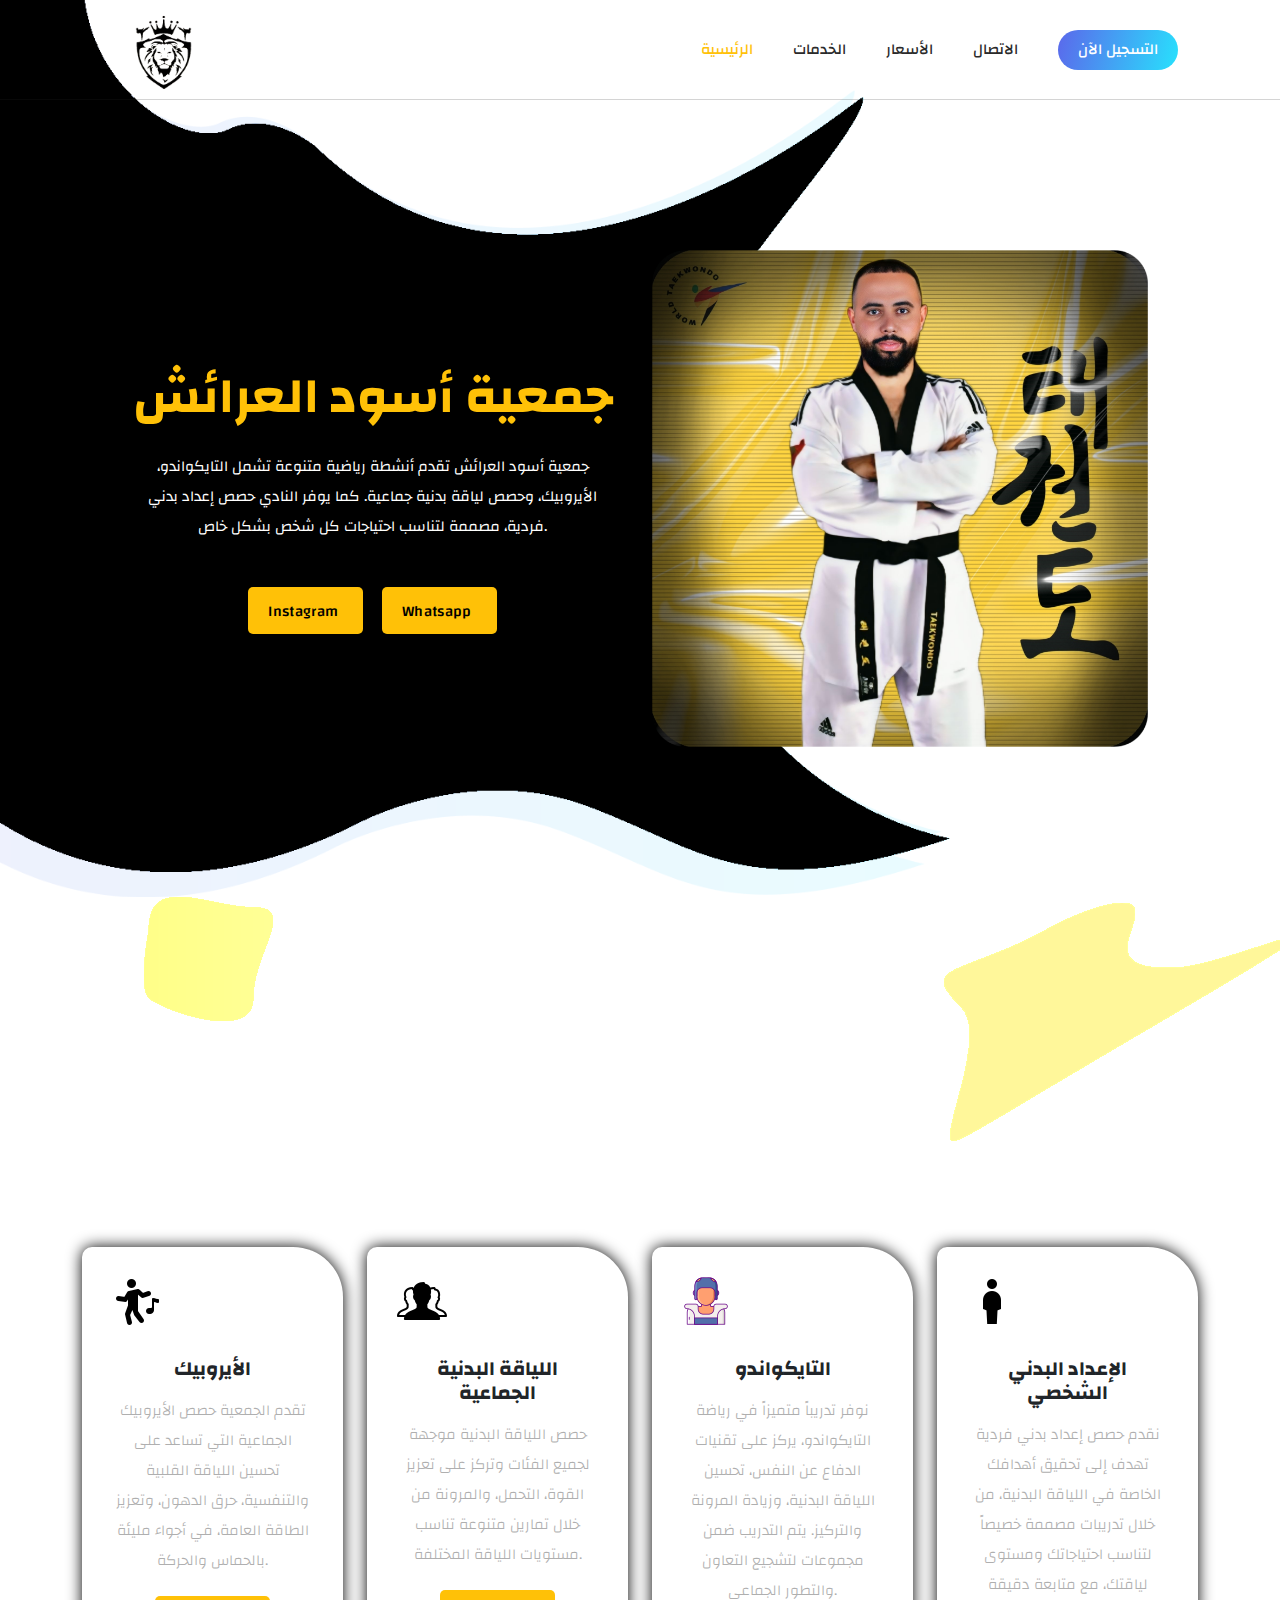
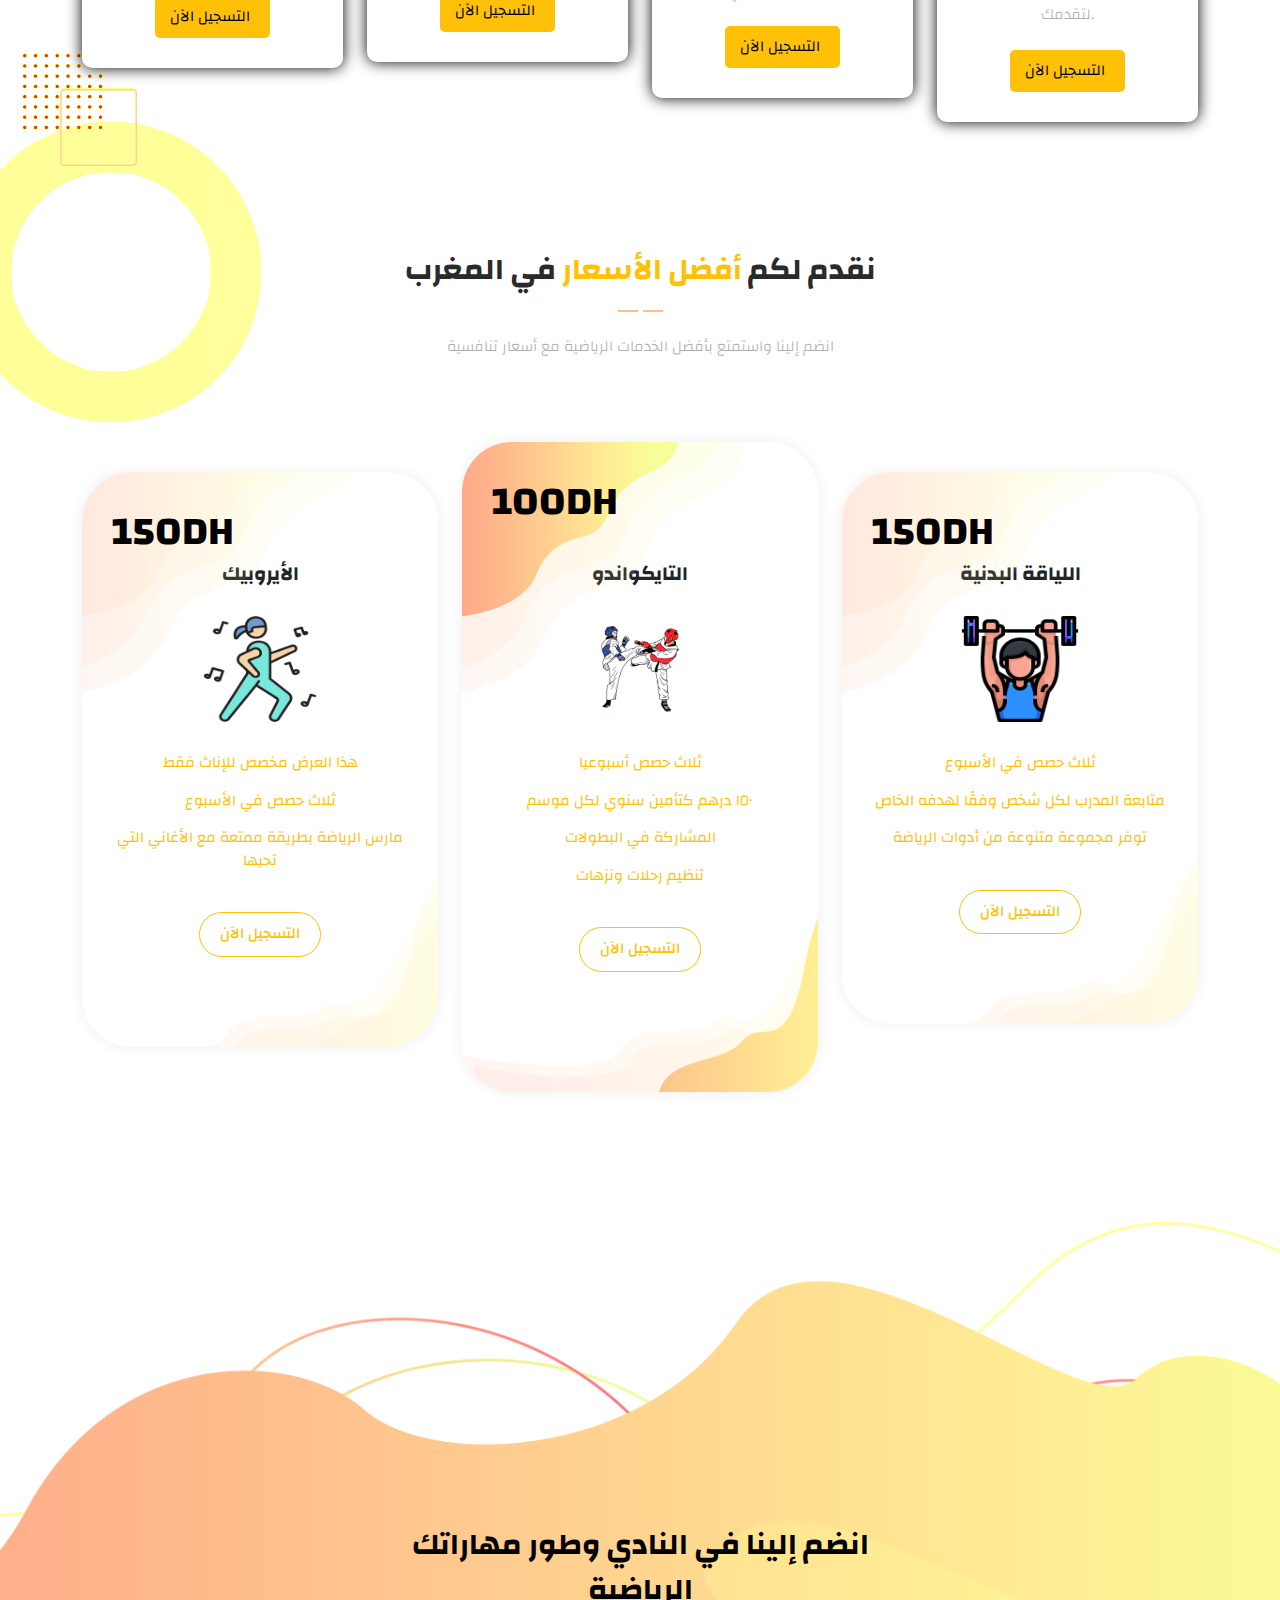
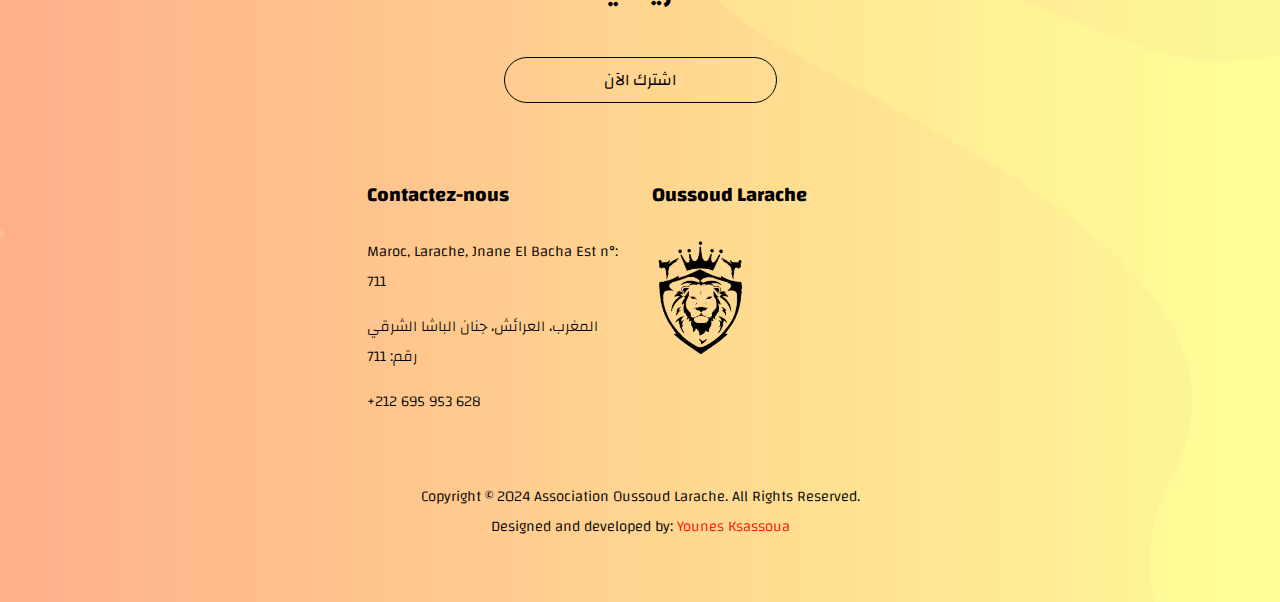
==== index.html @ 30d7d913 "Add files via upload" ====
<!DOCTYPE html>
<html lang="en">
  <head>
    <meta charset="UTF-8">
    <meta name="viewport" content="width=device-width, initial-scale=1, shrink-to-fit=no">
    <meta name="description" content="جمعية أسود العرائش تقدم أنشطة رياضية متنوعة تشمل التايكواندو، الأيروبيك، وحصص لياقة بدنية جماعية.">
    <meta name="author" content="Younes Ksassoua">    
    <link rel="preconnect" href="https://fonts.googleapis.com">
    <link rel="preconnect" href="https://fonts.gstatic.com" crossorigin>
    <link href="https://fonts.googleapis.com/css2?family=Roboto:wght@100;300;400;500;700;900&display=swap" rel="stylesheet">
    <title>Ousoud Larach</title>
    <link rel="icon" type="image/png" href="osod.png">
    <link href="bootstrap.min.css" rel="stylesheet">
    <link rel="stylesheet" href="https://use.fontawesome.com/releases/v5.8.1/css/all.css" integrity="sha384-50oBUHEmvpQ+1lW4y57PTFmhCaXp0ML5d60M1M7uH2+nqUivzIebhndOJK28anvf" crossorigin="anonymous">
    <link rel="stylesheet" href="templatemo-chain-app-dev.css">
    <link rel="stylesheet" href="animated.css">
    <link rel="stylesheet" href="owl.css">
  </head>
<body>
  <header class="header-area header-sticky wow slideInDown" data-wow-duration="0.75s" data-wow-delay="0s">
    <div class="container">
      <div class="row">
        <div class="col-12">
          <nav class="main-nav">
            <a href="index.html" class="logo">
              <img src="50.png" alt="Chain App Dev" style="width: 63px; height: auto; margin-left: 50px;">
            </a>         
<ul class="nav">
  <li class="scroll-to-section"><a href="#top" class="active">الرئيسية</a></li>
  <li class="scroll-to-section"><a href="#services">الخدمات</a></li>
  <li class="scroll-to-section"><a href="#pricing">الأسعار</a></li>
  <li class="scroll-to-section"><a href="#newsletter">الاتصال</a></li>
  <li><div class="gradient-button"><a href="contact.html"> <i class="fa fa-sign-in-alt"></i> التسجيل الآن</a></div></li>
</ul>        
<a class='menu-trigger'>
  <span>القائمة</span>
</a>
          </nav>
        </div>
      </div>
    </div>
  </header>
  <div id="modal" class="popupContainer" style="display:none;">
    <div class="popupHeader">
        <span class="header_title">Login</span>
        <span class="modal_close"><i class="fa fa-times"></i></span>
    </div>
    <section class="popupBody">
</div>     
  <div class="main-banner wow fadeIn" id="top" data-wow-duration="1s" data-wow-delay="0.5s">
    <div class="container">
      <div class="row">
        <div class="col-lg-12">
          <div class="row">
            <div class="col-lg-6 align-self-center">
              <div class="left-content show-up header-text wow fadeInLeft" data-wow-duration="1s" data-wow-delay="1s">
                <div class="row">
                  <div class="col-lg-12 text-center">
                    <h2 style="color: #ffc107;">جمعية أسود العرائش</h2>
                    <p>جمعية أسود العرائش تقدم أنشطة رياضية متنوعة تشمل التايكواندو، الأيروبيك، وحصص لياقة بدنية جماعية. كما يوفر النادي حصص إعداد بدني فردية، مصممة لتناسب احتياجات كل شخص بشكل خاص.</p>
                </div>                
                <div class="col-lg-12 text-center"> 
                  <div class="white-button first-button scroll-to-section">
                    <a href="https://www.instagram.com/oussod_larache/" style="background-color: #ffc107; padding: 10px; border-radius: 5px; color: #000000; text-decoration: none;" target="_blank">
                      Instagram <i class="fab fa-instagram"></i>
                    </a>
                  </div>
                  <div class="white-button scroll-to-section">
                    <a href="https://wa.me/212695953628?text=السلام%20عليكم,%20" style="background-color: #ffc107; padding: 10px; border-radius: 5px; color: #000000; text-decoration: none;" target="_blank">
                      Whatsapp <i class="fab fa-whatsapp"></i>
                    </a>
                  </div>
                  </div>
                </div>
              </div>
            </div>
            <div class="col-lg-6">
              <div class="right-image wow fadeInRight" data-wow-duration="1s" data-wow-delay="0.5s">
                <img src="slider-dec.png" alt="">
              </div>
            </div>
          </div>
        </div>
      </div>
    </div>
  </div>
  <div id="services" class="services section text-center">
    <div class="container">
      <div class="row">
        <div class="col-lg-8 offset-lg-2">
          <div class="section-heading  wow fadeInDown" data-wow-duration="1s" data-wow-delay="0.5s">
            <h4>حقق <em>أهدافك الرياضية</em> الآن</h4>
            <img src="heading-line-dec.png" alt="">
            <p>اكتشف الأنشطة الرياضية المتنوعة التي نقدمها، مصممة خصيصًا لتحسين لياقتك وتطوير قدراتك البدنية.</p>
          </div>
        </div>
      </div>
    </div>
    <div class="container">
      <div class="row">
        <div class="col-lg-3">
          <div class="service-item first-service">
            <div class="icon"></div>
            <h4>الأيروبيك</h4>
            <p>تقدم الجمعية حصص الأيروبيك الجماعية التي تساعد على تحسين اللياقة القلبية والتنفسية، حرق الدهون، وتعزيز الطاقة العامة، في أجواء مليئة بالحماس والحركة.</p>
            <div class="text-button">
              <a href="contact.html" style="display: inline-block; background-color: #ffc107; color: #000000; padding: 10px 15px; text-decoration: none; border-radius: 5px;">التسجيل الآن <i class="fa fa-arrow-right"></i></a>
            </div>
          </div>
        </div>
        <div class="col-lg-3">
          <div class="service-item second-service">
            <div class="icon"></div>
            <h4>اللياقة البدنية الجماعية</h4>
            <p>حصص اللياقة البدنية موجهة لجميع الفئات وتركز على تعزيز القوة، التحمل، والمرونة من خلال تمارين متنوعة تناسب مستويات اللياقة المختلفة.</p>
            <div class="text-button">
              <a href="contact.html" style="display: inline-block; background-color: #ffc107; color: #000000; padding: 10px 15px; text-decoration: none; border-radius: 5px;">التسجيل الآن <i class="fa fa-arrow-right"></i></a>
            </div>
          </div>
        </div>
        <div class="col-lg-3">
          <div class="service-item third-service">
            <div class="icon"></div>
            <h4>التايكواندو</h4>
            <p>نوفر تدريباً متميزاً في رياضة التايكواندو، يركز على تقنيات الدفاع عن النفس، تحسين اللياقة البدنية، وزيادة المرونة والتركيز. يتم التدريب ضمن مجموعات لتشجيع التعاون والتطور الجماعي.</p>
            <div class="text-button">
              <a href="contact.html" style="display: inline-block; background-color: #ffc107; color: #000000; padding: 10px 15px; text-decoration: none; border-radius: 5px;">التسجيل الآن <i class="fa fa-arrow-right"></i></a>
            </div>
          </div>
        </div>
        <div class="col-lg-3">
          <div class="service-item fourth-service">
            <div class="icon"></div>
            <h4>الإعداد البدني الشخصي</h4>
            <p>نقدم حصص إعداد بدني فردية تهدف إلى تحقيق أهدافك الخاصة في اللياقة البدنية، من خلال تدريبات مصممة خصيصاً لتناسب احتياجاتك ومستوى لياقتك، مع متابعة دقيقة لتقدمك.</p>
            <div class="text-button">
              <a href="contact.html" style="display: inline-block; background-color: #ffc107; color: #000000; padding: 10px 15px; text-decoration: none; border-radius: 5px;">التسجيل الآن <i class="fa fa-arrow-right"></i></a>
            </div>
          </div>
        </div>
      </div>
    </div>
  </div>
  <div id="pricing" class="pricing-tables">
    <div class="container">
      <div class="row">
        <div class="col-lg-8 offset-lg-2">
          <div class="section-heading">
            <h4>نقدم لكم  <em>أفضل الأسعار</em> في المغرب</h4>
            <img src="heading-line-dec.png" alt="">
            <p>انضم إلينا واستمتع بأفضل الخدمات الرياضية مع أسعار تنافسية</p>
          </div>
        </div>
        <div class="col-lg-4">
          <div class="pricing-item-regular">
            <span class="price" style="color: black;">150DH</span>
            <h4>الأيروبيك</h4>
            <div class="icon">
              <img src="aerobic.png" alt="">
            </div>
            <ul>
              <li>هذا العرض مخصص للإناث فقط</li>
              <li>ثلاث حصص في الأسبوع</li>
              <li>مارس الرياضة بطريقة ممتعة مع الأغاني التي تحبها</li>
            </ul>
            <div class="border-button">
              <a href="contact.html">التسجيل الآن</a>
            </div>
          </div>
        </div>
        <div class="col-lg-4">
          <div class="pricing-item-pro">
            <span class="price" style="color: black;">100DH</span>
            <h4>التايكواندو</h4>
            <div class="icon">
              <img src="tkd.png" alt="">
            </div>
            <ul>
              <li>ثلاث حصص أسبوعيا</li>
              <li>١٥٠ درهم كتأمين سنوي لكل موسم</li>
              <li>المشاركة في البطولات</li>
              <li>تنظيم رحلات ونزهات</li>
            </ul>
            <div class="border-button">
              <a href="contact.html">التسجيل الآن</a>
            </div>
          </div>
        </div>
        <div class="col-lg-4">
          <div class="pricing-item-regular">
            <span class="price" style="color: black;">150DH</span>
            <h4>اللياقة البدنية</h4>
            <div class="icon">
              <img src="liyaka.png" alt="">
            </div>
            <ul>
              <li>ثلاث حصص في الأسبوع</li>
              <li>متابعة المدرب لكل شخص وفقًا لهدفه الخاص</li>
              <li>توفر مجموعة متنوعة من أدوات الرياضة</li>
            </ul>
            <div class="border-button">
              <a href="contact.html">التسجيل الآن</a>
            </div>
          </div>
        </div>
      </div>
    </div>
  </div> 
  <footer id="newsletter">
    <div class="container">
      <div class="row">
        <div class="col-lg-8 offset-lg-2">
          <div class="section-heading">
            <h4>انضم إلينا في النادي وطور مهاراتك الرياضية </h4>
          </div>
        </div>
        <div class="col-lg-6 offset-lg-3">
          <form id="search" action="#" method="GET">
            <div class="row">
              <div class="col-lg-6 col-sm-6">
              </div>
              <div style="display: flex; justify-content: center; align-items: center;">
                <div class="col-lg-6 col-sm-6">
                    <fieldset>
                      <button type="button" class="main-button" onclick="window.location.href='contact.html'">اشترك الآن <i class="fa fa-angle-right"></i></button>
                    </fieldset>
                </div>
            </div>                                   
            </div>
          </form>
        </div>
      </div>
      <div class="row justify-content-center">
        <div class="col-lg-3">
          <div class="footer-widget">
            <h4>Contactez-nous</h4>
            <p><a href="https://www.google.com/maps/place/Oussoud+Larache/@35.1851991,-6.1489116,18.72z/data=!4m14!1m7!3m6!1s0xd0bcf2ab8e99da7:0x19c7591ebcebf457!2s5VP2%2B2JG,+Larache!3b1!8m2!3d35.1850625!4d-6.1484219!3m5!1s0xd0bc900501e981d:0xa06cfa68e3760f24!8m2!3d35.1856229!4d-6.1483127!16s%2Fg%2F11vwkvx90v?entry=ttu&g_ep=EgoyMDI0MDkxOC4xIKXMDSoASAFQAw%3D%3D" target="_blank">Maroc, Larache, Jnane El Bacha Est n°: 711</a></p><p><a href="https://www.google.com/maps/place/Oussoud+Larache/@35.1851991,-6.1489116,18.72z/data=!4m14!1m7!3m6!1s0xd0bcf2ab8e99da7:0x19c7591ebcebf457!2s5VP2%2B2JG,+Larache!3b1!8m2!3d35.1850625!4d-6.1484219!3m5!1s0xd0bc900501e981d:0xa06cfa68e3760f24!8m2!3d35.1856229!4d-6.1483127!16s%2Fg%2F11vwkvx90v?entry=ttu&g_ep=EgoyMDI0MDkxOC4xIKXMDSoASAFQAw%3D%3D" target="_blank">المغرب، العرائش، جنان الباشا الشرقي رقم: 711</a></p>
            <p><a href="tel:+212695953628">+212 695 953 628</a></p>
        </div>
        </div>
        <div class="col-lg-3">
            <div class="footer-widget">
                <h4>Oussoud Larache</h4>
                <div class="logo">
                    <img src="white-logo.png" alt="">
                </div>
            </div>
        </div>
    </div>
        <div class="col-lg-12">
          <div class="copyright-text">
            <p>Copyright © 2024 Association Oussoud Larache. All Rights Reserved. 
          <br>Designed and developed by:<a href="https://ykode-pro.github.io/our-service/" target="_blank"  title="css templates"> Younes Ksassoua</a></p>
          </div>
        </div>
      </div>
    </div>
  </footer>
  <script src="jquery.min.js"></script>
  <script src="bootstrap.bundle.min.js"></script>
  <script src="owl-carousel.js"></script>
  <script src="animation.js"></script>
  <script src="imagesloaded.js"></script>
  <script src="popup.js"></script>
  <script src="custom.js"></script>
</body>
</html>
---- templatemo-chain-app-dev.css ----
@import url('https://fonts.googleapis.com/css2?family=Changa:wght@200;300;400;500;600;700;800&display=swap');


html, body, div, span, applet, object, iframe, h1, h2, h3, h4, h5, h6, p, blockquote, div,
pre, a, abbr, acronym, address, big, cite, code, del, dfn, em, font, img, ins, kbd, q,
s, samp, small, strike, strong, sub, sup, tt, var, b, u, i, center, dl, dt, dd, ol, ul, li,
figure, header, nav, section, article, aside, footer, figcaption {
  margin: 0;
  padding: 0;
  border: 0;
  outline: 0;
  font-family: 'Changa', sans-serif; 
}



.grid:after {
  content: '';
  display: block;
  clear: both;
}



.grid-sizer,
.grid-item {
  width: 50%;
}

.grid-item {
  float: left;
}

.grid-item img {
  display: block;
  max-width: 100%;
}

.clearfix:after {
  content: ".";
  display: block;
  clear: both;
  visibility: hidden;
  line-height: 0;
  height: 0;
}

.clearfix {
  display: inline-block;
}

html[xmlns] .clearfix {
  display: block;
}

* html .clearfix {
  height: 1%;
}

ul, li {
  padding: 0;
  margin: 0;
  list-style: none;
}

header, nav, section, article, aside, footer, hgroup {
  display: block;
}

* {
  box-sizing: border-box;
}

html, body {
  font-family: 'Roboto', sans-serif;
  font-weight: 400;
  background-color: #fff;
  -ms-text-size-adjust: 100%;
  -webkit-font-smoothing: antialiased;
  -moz-osx-font-smoothing: grayscale;
}

a {
  text-decoration: none !important;
}

h1, h2, h3, h4, h5, h6 {
  margin-top: 0px;
  margin-bottom: 0px;
}

ul {
  margin-bottom: 0px;
}

p {
  font-size: 15px;
  line-height: 30px;
  font-weight: 300;
  color: #afafaf;
}

img {
  width: 100%;
  overflow: hidden;
}


html,
body {
  background: #fff;
  font-family: 'Roboto', sans-serif;
}

::selection {
  background: #ffc107;
  color: #fff !important;
}

::-moz-selection {
  background: #ffc107;
  color: #fff !important;
}

@media (max-width: 991px) {
  html, body {
    overflow-x: hidden;
  }
  .mobile-top-fix {
    margin-top: 30px;
    margin-bottom: 0px;
  }
  .mobile-bottom-fix {
    margin-bottom: 30px;
  }
  .mobile-bottom-fix-big {
    margin-bottom: 60px;
  }
}

.section-heading {
  position: relative;
  z-index: 2;
}

.section-heading h4 {
  color: #2a2a2a;
  font-size: 30px;
  font-weight: 700;
  text-transform: capitalize;
  margin-bottom: 10px;
}

.section-heading h4 em {
  font-style: normal;
  color: #ffc107;
}

.section-heading img {
  width: 45px;
  height: 2px;
}

.section-heading p {
  margin-top: 10px;
}

.show-up {
  position: relative;
  z-index: 2;
}

.white-button a {
  display: inline-block !important;
  padding: 10px 20px !important;
  color: #ffc107 !important;
  text-transform: capitalize;
  font-size: 15px;
  background-color: #fff;
  border-radius: 23px;
  font-weight: 500 !important;
  letter-spacing: 0.3px !important;
  transition: all .5s;
}

.white-button a i {
  margin-left: 5px;
  font-size: 18px;
}

.white-button a:hover {
  background-color: #ffc107;
  color: #fff !important;
}

.text-button a {
  font-size: 15px;
}

.text-button a i {
  margin-left: 5px;
  font-size: 14px;
  transition: all .3s;
}

.text-button a:hover i {
  margin-left: 8px;
}

.gradient-button a {
  display: inline-block !important;
  padding: 10px 20px !important;
  color: #fff !important;
  text-transform: capitalize;
  font-size: 15px;
  background: rgb(19,175,240);
  background: linear-gradient(105deg, rgba(91,104,235,1) 0%, rgba(40,225,253,1) 100%);
  border-radius: 23px;
  font-weight: 500 !important;
  letter-spacing: 0.3px !important;
  transition: all .5s;
}

.gradient-button a:hover {
  color: #fff !important;
  background: rgb(19,175,240);
  background: linear-gradient(105deg, rgba(91,104,235,1) 0%, rgba(40,225,253,1) 100%);
}

.border-button a {
  display: inline-block !important;
  padding: 10px 20px !important;
  color: #ffc107 !important;
  border: 1px solid #ffc107;
  text-transform: capitalize;
  font-size: 15px;
  display: inline-block;
  background-color: #fff;
  border-radius: 23px;
  font-weight: 500 !important;
  letter-spacing: 0.3px !important;
  transition: all .5s;
}

.border-button a:hover {
  background-color: #ffc107;
  color: #fff !important;
}




.background-header {
  background-color: #fff !important;
  height: 80px!important;
  border-bottom: none !important;
  position: fixed!important;
  top: 0px;
  left: 0px;
  right: 0px;
  box-shadow: 0px 5px 8px rgba(0,0,0,0.03);
}

.background-header .logo,
.background-header .main-nav .nav li a {
  color: #fff;
}

.background-header .main-nav .nav li:hover a {
  color: #ffc107;
}

.background-header .nav li a.active {
  position: relative;
  color: #fff;
}

.background-header .nav li a.active:after {
  position: absolute;
  width: 100%;
  height: 1px;
  background-color: #ffc107;
  content: '';
  left: 50%;
  bottom: -20px;
  transform: translateX(-50%);
}

.background-header .nav li:last-child a.active:after {
  background-color: transparent;
}

.header-area {
  background-color: transparent;
  border-bottom: 1px solid rgba(42,42,42,0.2);
  position: absolute;
  left: 0px;
  right: 0px;
  z-index: 100;
  height: 100px;
  -webkit-transition: all .5s ease 0s;
  -moz-transition: all .5s ease 0s;
  -o-transition: all .5s ease 0s;
  transition: all .5s ease 0s;
}

.header-area .main-nav {
  min-height: 80px;
  background: transparent;
}

.header-area .main-nav .logo {
  float: left;
  -webkit-transition: all 0.3s ease 0s;
  -moz-transition: all 0.3s ease 0s;
  -o-transition: all 0.3s ease 0s;
  transition: all 0.3s ease 0s;
}

.header-area .main-nav .logo {
    line-height: 100px;
    float: left;
    -webkit-transition: all 0.3s ease 0s;
    -moz-transition: all 0.3s ease 0s;
    -o-transition: all 0.3s ease 0s;
    transition: all 0.3s ease 0s;
}

.background-header .main-nav .logo {
  line-height: 80px;
}

.background-header .main-nav .nav {
  margin-top: 20px !important;
}

.header-area .main-nav .nav {
  float: right;
  margin-top: 30px;
  margin-right: 0px;
  background-color: transparent;
  -webkit-transition: all 0.3s ease 0s;
  -moz-transition: all 0.3s ease 0s;
  -o-transition: all 0.3s ease 0s;
  transition: all 0.3s ease 0s;
  position: relative;
  z-index: 999;
}

.header-area .main-nav .nav li {
  padding-left: 20px;
  padding-right: 20px;
}

.header-area .main-nav .nav li:nth-child(6) {
  padding-right: 0px;
  padding-left: 40px;
}

.header-area .main-nav .nav li:last-child a ,
.background-header .main-nav .nav li:last-child a,
.header-area .main-nav .nav li:nth-child(6) a ,
.background-header .main-nav .nav li:nth-child(6) a {
  padding: 0px 20px !important;
  font-weight: 400;
}

.header-area .main-nav .nav li:last-child a:hover ,
.background-header .main-nav .nav li:last-child a:hover,
.header-area .main-nav .nav li:nth-child(6) a:hover ,
.background-header .main-nav .nav li:nth-child(6) a:hover {
  color: #fff !important;
}

.header-area .main-nav .nav li a {
  display: block;
  font-weight: 500;
  font-size: 15px;
  color: #2a2a2a;
  text-transform: capitalize;
  -webkit-transition: all 0.3s ease 0s;
  -moz-transition: all 0.3s ease 0s;
  -o-transition: all 0.3s ease 0s;
  transition: all 0.3s ease 0s;
  height: 40px;
  line-height: 40px;
  border: transparent;
  letter-spacing: 1px;
}

.header-area .main-nav .nav li:hover a,
.header-area .main-nav .nav li a.active {
  color: #ffc107!important;
}

.header-area .main-nav .nav li:last-child a.active {
  color: #fff !important;
}

.background-header .main-nav .nav li:hover a,
.background-header .main-nav .nav li a.active {
  color: #ffc107!important;
  opacity: 1;
}

.header-area .main-nav .nav li.submenu {
  position: relative;
  padding-right: 30px;
}

.header-area .main-nav .nav li.submenu:after {
  font-family: FontAwesome;
  content: "\f107";
  font-size: 12px;
  color: #2a2a2a;
  position: absolute;
  right: 18px;
  top: 12px;
}

.background-header .main-nav .nav li.submenu:after {
  color: #2a2a2a;
}

.header-area .main-nav .nav li.submenu ul {
  position: absolute;
  width: 200px;
  box-shadow: 0 2px 28px 0 rgba(0, 0, 0, 0.06);
  overflow: hidden;
  top: 50px;
  opacity: 0;
  transform: translateY(+2em);
  visibility: hidden;
  z-index: -1;
  transition: all 0.3s ease-in-out 0s, visibility 0s linear 0.3s, z-index 0s linear 0.01s;
}

.header-area .main-nav .nav li.submenu ul li {
  margin-left: 0px;
  padding-left: 0px;
  padding-right: 0px;
}

.header-area .main-nav .nav li.submenu ul li a {
  opacity: 1;
  display: block;
  background: #f7f7f7;
  color: #2a2a2a!important;
  padding-left: 20px;
  height: 40px;
  line-height: 40px;
  -webkit-transition: all 0.3s ease 0s;
  -moz-transition: all 0.3s ease 0s;
  -o-transition: all 0.3s ease 0s;
  transition: all 0.3s ease 0s;
  position: relative;
  font-size: 13px;
  font-weight: 400;
  border-bottom: 1px solid #eee;
}

.header-area .main-nav .nav li.submenu ul li a:hover {
  background: #fff;
  color: #ffc107!important;
  padding-left: 25px;
}

.header-area .main-nav .nav li.submenu ul li a:hover:before {
  width: 3px;
}

.header-area .main-nav .nav li.submenu:hover ul {
  visibility: visible;
  opacity: 1;
  z-index: 1;
  transform: translateY(0%);
  transition-delay: 0s, 0s, 0.3s;
}

.header-area .main-nav .menu-trigger {
  cursor: pointer;
  display: block;
  position: absolute;
  top: 33px;
  width: 32px;
  height: 40px;
  text-indent: -9999em;
  z-index: 99;
  right: 40px;
  display: none;
}

.background-header .main-nav .menu-trigger {
  top: 23px;
}

.header-area .main-nav .menu-trigger span,
.header-area .main-nav .menu-trigger span:before,
.header-area .main-nav .menu-trigger span:after {
  -moz-transition: all 0.4s;
  -o-transition: all 0.4s;
  -webkit-transition: all 0.4s;
  transition: all 0.4s;
  background-color: #2a2a2a;
  display: block;
  position: absolute;
  width: 30px;
  height: 2px;
  left: 0;
}

.background-header .main-nav .menu-trigger span,
.background-header .main-nav .menu-trigger span:before,
.background-header .main-nav .menu-trigger span:after {
  background-color: #2a2a2a;
}

.header-area .main-nav .menu-trigger span:before,
.header-area .main-nav .menu-trigger span:after {
  -moz-transition: all 0.4s;
  -o-transition: all 0.4s;
  -webkit-transition: all 0.4s;
  transition: all 0.4s;
  background-color: #2a2a2a;
  display: block;
  position: absolute;
  width: 30px;
  height: 2px;
  left: 0;
  width: 75%;
}

.background-header .main-nav .menu-trigger span:before,
.background-header .main-nav .menu-trigger span:after {
  background-color: #2a2a2a;
}

.header-area .main-nav .menu-trigger span:before,
.header-area .main-nav .menu-trigger span:after {
  content: "";
}

.header-area .main-nav .menu-trigger span {
  top: 16px;
}

.header-area .main-nav .menu-trigger span:before {
  -moz-transform-origin: 33% 100%;
  -ms-transform-origin: 33% 100%;
  -webkit-transform-origin: 33% 100%;
  transform-origin: 33% 100%;
  top: -10px;
  z-index: 10;
}

.header-area .main-nav .menu-trigger span:after {
  -moz-transform-origin: 33% 0;
  -ms-transform-origin: 33% 0;
  -webkit-transform-origin: 33% 0;
  transform-origin: 33% 0;
  top: 10px;
}

.header-area .main-nav .menu-trigger.active span,
.header-area .main-nav .menu-trigger.active span:before,
.header-area .main-nav .menu-trigger.active span:after {
  background-color: transparent;
  width: 100%;
}

.header-area .main-nav .menu-trigger.active span:before {
  -moz-transform: translateY(6px) translateX(1px) rotate(45deg);
  -ms-transform: translateY(6px) translateX(1px) rotate(45deg);
  -webkit-transform: translateY(6px) translateX(1px) rotate(45deg);
  transform: translateY(6px) translateX(1px) rotate(45deg);
  background-color: #2a2a2a;
}

.background-header .main-nav .menu-trigger.active span:before {
  background-color: #2a2a2a;
}

.header-area .main-nav .menu-trigger.active span:after {
  -moz-transform: translateY(-6px) translateX(1px) rotate(-45deg);
  -ms-transform: translateY(-6px) translateX(1px) rotate(-45deg);
  -webkit-transform: translateY(-6px) translateX(1px) rotate(-45deg);
  transform: translateY(-6px) translateX(1px) rotate(-45deg);
  background-color: #2a2a2a;
}

.background-header .main-nav .menu-trigger.active span:after {
  background-color: #2a2a2a;
}

.header-area.header-sticky {
  min-height: 80px;
}

.header-area .nav {
  margin-top: 30px;
}

.header-area.header-sticky .nav li a.active {
  color: #ffc107;
}

@media (max-width: 1200px) {
  .header-area .main-nav .nav li {
    padding-left: 12px;
    padding-right: 12px;
  }
  .header-area .main-nav:before {
    display: none;
  }
}

@media (max-width: 992px) {
  .header-area .main-nav .nav li:last-child  ,
  .background-header .main-nav .nav li:last-child {
    color: #069;
  }
  .header-area .main-nav .nav li:nth-child(6),
  .background-header .main-nav .nav li:nth-child(6) {
    padding-right: 0px;
  }
  .background-header .nav li a.active:after {
    display: none;
  }
}

@media (max-width: 767px) {
  .pre-header ul.info li:last-child,
  .pre-header ul.info li:nth-child(6) {
    display: none!important;
  }
  .background-header .main-nav .nav {
    margin-top: 80px !important;
  }
  .header-area .main-nav .logo {
    color: #1e1e1e;
  }
  .header-area.header-sticky .nav li a:hover,
  .header-area.header-sticky .nav li a.active {
    color: #ffc107!important;
    opacity: 1;
  }
  .header-area.header-sticky .nav li.search-icon a {
    width: 100%;
  }
  .header-area {
    background-color: #fff;
    padding: 0px 15px;
    height: 100px;
    box-shadow: none;
    text-align: center;
    box-shadow: 0px 5px 8px rgba(0,0,0,0.03);
  }
  .header-area .container {
    padding: 0px;
  }
  .header-area .logo {
    margin-left: 30px;
  }
  .header-area .menu-trigger {
    display: block !important;
  }
  .header-area .main-nav {
    overflow: hidden;
  }
  .header-area .main-nav .nav {
    float: none;
    width: 100%;
    display: none;
    -webkit-transition: all 0s ease 0s;
    -moz-transition: all 0s ease 0s;
    -o-transition: all 0s ease 0s;
    transition: all 0s ease 0s;
    margin-left: 0px;
  }
  .background-header .nav {
    margin-top: 80px;
  }
  .header-area .main-nav .nav li:first-child {
    border-top: 1px solid #eee;
  }
  .header-area.header-sticky .nav {
    margin-top: 100px;
  }
  .header-area .main-nav .nav li {
    width: 100%;
    background: #fff;
    border-bottom: 1px solid #e7e7e7;
    padding-left: 0px !important;
    padding-right: 0px !important;
  }
  .header-area .main-nav .nav li a {
    height: 50px !important;
    line-height: 50px !important;
    padding: 0px !important;
    border: none !important;
    background: #f7f7f7 !important;
    color: #191a20 !important;
  }
  .header-area .main-nav .nav li a:hover {
    background: #eee !important;
    color: #ffc107!important;
  }
  .header-area .main-nav .nav li.submenu ul {
    position: relative;
    visibility: inherit;
    opacity: 1;
    z-index: 1;
    transform: translateY(0%);
    transition-delay: 0s, 0s, 0.3s;
    top: 0px;
    width: 100%;
    box-shadow: none;
    height: 0px;
  }
  .header-area .main-nav .nav li.submenu ul li a {
    font-size: 12px;
    font-weight: 400;
  }
  .header-area .main-nav .nav li.submenu ul li a:hover:before {
    width: 0px;
  }
  .header-area .main-nav .nav li.submenu ul.active {
    height: auto !important;
  }
  .header-area .main-nav .nav li.submenu:after {
    color: #3B566E;
    right: 25px;
    font-size: 14px;
    top: 15px;
  }
  .header-area .main-nav .nav li.submenu:hover ul, .header-area .main-nav .nav li.submenu:focus ul {
    height: 0px;
  }
}

@media (min-width: 767px) {
  .header-area .main-nav .nav {
    display: flex !important;
  }
}



.js-preloader {
    position: fixed;
    top: 0;
    left: 0;
    right: 0;
    bottom: 0;
    background-color: #fff;
    display: -webkit-box;
    display: flex;
    -webkit-box-align: center;
    align-items: center;
    -webkit-box-pack: center;
    justify-content: center;
    opacity: 1;
    visibility: visible;
    z-index: 9999;
    -webkit-transition: opacity 0.25s ease;
    transition: opacity 0.25s ease;
}

.js-preloader.loaded {
    opacity: 0;
    visibility: hidden;
    pointer-events: none;
}

@-webkit-keyframes dot {
    50% {
        -webkit-transform: translateX(96px);
        transform: translateX(96px);
    }
}

@keyframes dot {
    50% {
        -webkit-transform: translateX(96px);
        transform: translateX(96px);
    }
}

@-webkit-keyframes dots {
    50% {
        -webkit-transform: translateX(-31px);
        transform: translateX(-31px);
    }
}

@keyframes dots {
    50% {
        -webkit-transform: translateX(-31px);
        transform: translateX(-31px);
    }
}

.preloader-inner {
    position: relative;
    width: 142px;
    height: 40px;
    background: #fff;
}

.preloader-inner .dot {
    position: absolute;
    width: 16px;
    height: 16px;
    top: 12px;
    left: 15px;
    background: #ffc107;
    border-radius: 50%;
    -webkit-transform: translateX(0);
    transform: translateX(0);
    -webkit-animation: dot 2.8s infinite;
    animation: dot 2.8s infinite;
}

.preloader-inner .dots {
    -webkit-transform: translateX(0);
    transform: translateX(0);
    margin-top: 12px;
    margin-left: 31px;
    -webkit-animation: dots 2.8s infinite;
    animation: dots 2.8s infinite;
}

.preloader-inner .dots span {
    display: block;
    float: left;
    width: 16px;
    height: 16px;
    margin-left: 16px;
    background: #ffc107;
    border-radius: 50%;
}




.main-banner {
  background-repeat: no-repeat;
  background-position: center center;
  background-size: cover;
  padding: 250px 120px 150px 120px;
  position: relative;
  overflow: hidden;
}

.main-banner:after {
  content: '';
  background-image: url(slider-left-dec.png);
  background-repeat: no-repeat;
  background-size: contain;
  position: absolute;
  left: 0px;
  top: 0px;
  width: 100%;
  height: 100%;
  z-index: 1;
}

.main-banner .left-content {
  margin-right: 15px;
}

.main-banner .left-content h2 {
  z-index: 2;
  position: relative;
  font-weight: 700;
  line-height: 70px;
  font-size: 50px;
  margin-bottom: 20px;
}

.main-banner .left-content p {
  margin-bottom: 45px;
  color: #ffffff;
  font-weight: 400;
}

.main-banner .left-content .first-button {
  margin-right: 15px;
}

.main-banner .left-content .white-button {
  display: inline-block;
}

.main-banner .right-image {
  text-align: center;
  position: relative;
  z-index: 20;
}

.main-banner .right-image img {
  max-width: 710px;
}

.main-banner .left-content .white-button a {
  background-color: #ffc107;
  color: #000000 !important;
}


.services {
  padding-top: 130px;
  position: relative;
}

.services  .section-heading p {
  margin-top: 10px;
  margin-left: 18%;
  margin-right: 18%;
}

.services .container-fluid {
  padding-left: 65px;
  padding-right: 65px;
}

.services:after {
  content: '';
  background-image: url(services-left-dec.png);
  background-repeat: no-repeat;
  position: absolute;
  left: 0;
  bottom: -300px;
  width: 261px;
  height: 368px;
  z-index: 0;
}

.services:before {
  content: '';
  background-image: url(services-right-dec.png);
  background-repeat: no-repeat;
  position: absolute;
  right: 0;
  top: 0;
  width: 1136px;
  height: 244px;
  z-index: 0;
}

.services .section-heading {
  text-align: center;
  margin-bottom: 80px;
}

.services .section-heading .line-dec {
  margin: 0 auto;
}

.service-item {
  position: relative;
  z-index: 1;
  padding: 30px;
  box-shadow: 0px 0px 15px rgb(0 0 0);
  background-color: #fff;
  border-radius: 10px;
  border-top-right-radius: 50px;
  transition: all .3s;
}

.service-item .icon {
  margin-left: 0px;
  margin-bottom: 30px;
  background-repeat: no-repeat;
  width: 50px;
  height: 50px;
  transition: all .3s;
}

.service-item h4 {
  transition: all .3s;
  font-size: 20px;
  font-weight: 700;
  margin-bottom: 15px;
}

.service-item p {
  transition: all .3s;
  font-size: 15px;
  margin-bottom: 20px;
}

.service-item:hover h4,
.service-item:hover p,
.service-item:hover .text-button a {
  color: #000000;
}

.first-service .icon {
  background-image: url(service-icon-01.png);
}

.first-service:hover .icon {
  background-image: url(service-icon-01.png);
}

.second-service .icon {
  background-image: url(service-icon-02.png);
}

.second-service:hover .icon {
  background-image: url(service-icon-02.png);
}


.third-service .icon {
  background-image: url(service-icon-03.png);
}

.third-service:hover .icon {
  background-image: url(service-icon-03.png);
}

.fourth-service .icon {
  background-image: url(service-icon-04.png);
}

.fourth-service:hover .icon {
  background-image: url(service-icon-04.png);
}

.service-item:hover {
  background-image: url(service-bg.jpg);
  background-position: right top;
  background-repeat: no-repeat;
  background-size: cover;
}





.about-us {
  padding-top: 130px;
  position: relative;
}

.about-us .section-heading {
  margin-bottom: 45px;
}

.about-us .section-heading,
.about-us .box-item,
.about-us p,
.about-us .box-item .gradient-button,
.about-us .box-item span {
  position: relative;
  z-index: 1;
}

.about-us .box-item {
  box-shadow: 0px 0px 15px rgba(0,0,0,0.07);
  padding: 10px 30px;
  background-color: #fff;
  border-radius: 40px;
  margin-bottom: 30px;
}

.about-us .box-item h4 a {
  font-size: 20px;
  font-weight: 700;
  margin-top: 8px;
  color: #2a2a2a;
  transition: all .3s;
}

.about-us .box-item p {
  margin-bottom: 0px;
}

.about-us .box-item:hover h4 a {
  color: #ffc107;
}

.about-us .gradient-button {
  margin-top: 30px;
  margin-bottom: 10px;
}

.about-us span {
  font-size: 14px;
  color: #7a7a7a;
}

.about-us .right-image {
  position: relative;
  z-index: 1;
}

.about-us:after {
  background-image: url(about-bg.jpg);
  width: 777px;
  height: 1132px;
  content: '';
  position: absolute;
  background-repeat: no-repeat;
  right: 0;
  top: 50%;
  transform: translateY(-50%);
  z-index: 0;
}





.the-clients {
  margin-top: 130px;
}

.the-clients  .section-heading {
  text-align: center;
  margin-bottom: 80px;
}

.the-clients  .section-heading p {
  margin-top: 10px;
  margin-left: 18%;
  margin-right: 18%;
}

.the-clients .naccs {
  position: relative;
}

.menu .thumb h4 {
  margin-bottom: 0px;
  font-size: 20px;
  color: #2a2a2a;
}

.menu .thumb span.date {
  display: inline-block;
  margin-top: 0px;
  color: #afafaf;
}

.menu .thumb span.category,
.menu .thumb span.rating {
  font-weight: 700;
  color: #afafaf;
}

.menu .thumb i {
  color: #afafaf;
}

.the-clients .naccs .menu div {
  color: #fff;
  font-size: 15px;
  margin-bottom: 15px;
  margin-top: 15px;
  text-align: left;
  padding: 0px 15px;
  cursor: pointer;
  position: relative;
  transition: 1s all cubic-bezier(0.075, 0.82, 0.165, 1);
}

.the-clients .naccs .menu div.active h4,
.the-clients .naccs .menu div.active i,
.the-clients .naccs .menu div.active span.rating,
.the-clients .naccs .menu div.active .thumb {
  color: #ffc107;
}

.the-clients ul.nacc {
  position: relative;
  min-height: 100%;
  list-style: none;
  margin: 0;
  padding: 0;
  transition: 0.5s all cubic-bezier(0.075, 0.82, 0.165, 1);
}

.the-clients ul.nacc li {
  opacity: 0;
  transform: translateX(-50px);
  position: absolute;
  list-style: none;
  transition: 1s all cubic-bezier(0.075, 0.82, 0.165, 1);
}

.the-clients ul.nacc li.active {
  transition-delay: 0.3s;
  position: relative;
  z-index: 2;
  opacity: 1;
  transform: translateX(0px);
}

.the-clients ul.nacc li {
  width: 100%;
}

.the-clients .nacc .thumb .client-content img {
  width: 76px;
  height: 62px;
}

.the-clients .nacc .thumb .client-content {
  padding: 60px 30px;
  background-image: url(client-bg.png);
  background-size: cover;
  border-radius: 50px;
  width: 100%;
  height: auto;
  background-repeat: no-repeat;
}

.the-clients .nacc .thumb .client-content p {
  color: #fff;
  font-weight: 500;
  font-size: 16px;
  font-style: italic;
  margin-top: 30px;
}

.the-clients .nacc .thumb .down-content {
  margin-top: 30px;
}

.the-clients .nacc .thumb .down-content img {
  width: 170px;
  height: 170px;
  border-radius: 50%;
  display: inline;
}

.the-clients .nacc .thumb .down-content .right-content {
  display: inline-block;
  margin-left: 20px;
}

.the-clients .nacc .thumb .down-content .right-content h4 {
  font-size: 20px;
  font-weight: 700;
  margin-bottom: 15px;
}

.the-clients .nacc .thumb .down-content .right-content span {
  color: #2a2a2a;
}



.pricing-tables {
  padding-top: 130px;
}

.pricing-tables  .section-heading {
  text-align: center;
  margin-bottom: 80px;
}

.pricing-tables  .section-heading p {
  margin-top: 10px;
  margin-left: 18%;
  margin-right: 18%;
}

.pricing-item-regular {
  margin-top: 30px;
  box-shadow: 0px 0px 15px rgba(0,0,0,0.07);
  border-radius: 50px;
  padding: 90px 30px;
  text-align: center;
  position: relative;
  z-index: 1;
  overflow: hidden;
}

.pricing-item-regular:before {
  position: absolute;
  top: 0;
  left: 0;
  background-image: url(regular-table-top.png);
  z-index: 0;
  content: '';
  width: 274px;
  height: 221px;
}

.pricing-item-regular:after {
  position: absolute;
  bottom: 0;
  right: 0;
  background-image: url(regular-table-bottom.png);
  z-index: 0;
  content: '';
  width: 370px;
  height: 171px;
}

.pricing-item-regular span.price {
  font-size: 40px;
  color: #fff;
  position: absolute;
  font-weight: 700;
  z-index: 1;
  left: 30px;
  top: 30px;
}

.pricing-item-regular h4 {
  font-size: 20px;
  font-weight: 700;
  margin-bottom: 30px;
}

.pricing-item-regular .icon img {
  width: 120px;
  height: 106px;
  margin-bottom: 30px;
}

.pricing-item-regular ul li {
  color: #ffc107;
  font-size: 15px;
  margin-bottom: 15px;
}

.pricing-item-regular ul li:last-child {
  margin-bottom: 0px;
}

.pricing-item-regular ul li.non-function {
  color: #afafaf;
  text-decoration: line-through;
}

.pricing-item-regular .border-button {
  position: relative;
  z-index: 1;
  margin-top: 40px;
}

.pricing-item-pro {
  box-shadow: 0px 0px 15px rgba(0,0,0,0.07);
  border-radius: 50px;
  padding: 120px 30px;
  text-align: center;
  position: relative;
  z-index: 1;
  overflow: hidden;
}

.pricing-item-pro:before {
  position: absolute;
  top: 0;
  left: 0;
  background-image: url(pro-table-top.png);
  z-index: 0;
  content: '';
  width: 281px;
  height: 251px;
}

.pricing-item-pro:after {
  position: absolute;
  bottom: 0;
  right: 0;
  background-repeat: no-repeat;
  background-size: cover;
  background-image: url(pro-table-bottom.png);
  z-index: 0;
  content: '';
  width: 100%;
  height: 201px;
}

.pricing-item-pro span.price {
  font-size: 40px;
  color: #fff;
  position: absolute;
  font-weight: 700;
  z-index: 1;
  left: 30px;
  top: 30px;
}

.pricing-item-pro h4 {
  font-size: 20px;
  font-weight: 700;
  margin-bottom: 30px;
}

.pricing-item-pro .icon img {
  width: 120px;
  height: 106px;
  margin-bottom: 30px;
}

.pricing-item-pro ul li {
  color: #ffc107;
  font-size: 15px;
  margin-bottom: 15px;
}

.pricing-item-pro ul li:last-child {
  margin-bottom: 0px;
}

.pricing-item-pro ul li.non-function {
  color: #afafaf;
  text-decoration: line-through;
}

.pricing-item-pro .border-button {
  position: relative;
  z-index: 1;
  margin-top: 40px;
}






.free-quote {
  background-image: url(quote-bg.jpg);
  background-repeat: no-repeat;
  background-position: center center;
  background-size: cover;
  padding: 120px 0px;
  text-align: center;
  position: relative;
  z-index: 2;
  margin-top: 130px;
}

.free-quote .section-heading {
  margin-bottom: 60px;
}

.free-quote .section-heading h6,
.free-quote .section-heading h4 {
  color: #fff;
}

.free-quote .section-heading .line-dec {
  margin: 0 auto;
  background-color: #fff;
}

.free-quote form {
  background-color: #fff;
  display: inline-block;
  width: 100%;
  min-height: 80px;
  border-radius: 40px;
  position: relative;
  z-index: 1;
}

.free-quote form input {
  width: 100%;
  margin-top: 20px;
  margin-left: 30px;
  color: #afafaf;
  font-weight: 400;
  font-size: 15px;
  height: 40px;
  background-color: transparent;
  border-bottom: 1px solid #eee;
  border-top: none;
  border-left: none;
  border-right: none;
  position: relative;
  z-index: 2;
  outline: none;
}

.free-quote form button {
  width: 100%;
  height: 80px;
  border-top-right-radius: 40px;
  border-bottom-right-radius: 40px;
  outline: none;
  border: none;
  margin-left: 30px;
  background-color: #726ae3;
  font-size: 15px;
  color: #fff;
}




footer {
  background-image: url(footer-bg.png);
  background-position: center top;
  background-repeat: no-repeat;
  background-size: cover;
  margin-top: 130px;
  padding-top: 300px;
  padding-bottom: 60px;
}

footer .section-heading {
  margin-bottom: 45px;
}

footer .section-heading h4 {
  line-height: 45px;
  color: #000000;
  margin-left: 13%;
  margin-right: 13%;
  text-align: center;
}

footer #search {
  margin-bottom: 80px;
}

footer #search input::placeholder {
  color: #000000;
}

footer #search input {
  font-size: 15px;
  color: #000000;
  outline: none;
  height: 46px;
  border: none;
  background-color: transparent;
  border-bottom: 1px solid #000000;
  width: 100%;
}

footer #search button {
  height: 46px;
  border-radius: 23px;
  border: 1px solid #000000;
  background-color: transparent;
  color: #000000;
  width: 100%;
  transition: all .5s;
}

footer #search button:hover {
  background-color: #fff;
  color: #ffc107;
}

.footer-widget .logo img {
  max-width: 96px;
  margin-bottom: 30px;
}

.footer-widget h4 {
  font-size: 20px;
  color: #000000;
  font-weight: 700;
  margin-bottom: 30px;
}

.footer-widget p {
  margin-bottom: 15px;
}

.footer-widget p,
.footer-widget p a {
  color: #000000;
}

.footer-widget ul {
  display: inline;
  max-width: 40%;
  float: left;
  margin-right: 10%;
}

.footer-widget ul li {
  margin-bottom: 10px;
}

.footer-widget ul li:last-child {
  margin-bottom: 0px;
}

.footer-widget ul li a {
  font-size: 15px;
  color: #000000;
  transition: all .3s;;
}

.footer-widget a:hover {
  opacity: 0.75;
}

footer .copyright-text p {
  text-align: center;
  margin-top: 50px;
  margin-bottom: 0px;
  color: #000000;
}

footer p a {
  color: #ff1100;
  transition: color 0.5s ease, opacity 0.5s ease; 
  text-decoration: none; 
}

footer p a:hover {
  opacity: 0.75;
  color: #007BFF;
  font-weight: bold; 
}

footer p a:focus {
  outline: 2px solid #007BFF; 
  outline-offset: 2px; 
}





#lean_overlay {
  position: fixed;
  z-index: 100;
  top: 0px;
  left: 0px;
  height: 100%;
  width: 100%;
  background: #000;
  display: none;
}

.popupContainer {
  position: absolute;
  width: 330px;
  height: auto;
  left: 45%;
  top: 60px;
  background: #FFF;
}

.btn {
  padding: 10px 20px;
  background: #ffc107;
  color: #fff;
  transition: all .3s;
}

.btn_red {
  background: #ffc107;
  color: #FFF;
}

.btn:hover {
  background: #E4E4E2;
}

.btn_red:hover {
  color: #2a2a2a;
  background: #E4E4E2;
}

a.btn {
  color: #fff;
  text-align: center;
  text-decoration: none;
}

a.btn_red {
  color: #FFF;
}

.one_half {
  width: 50%;
  display: block;
  float: left;
}

.one_half.last {
  width: 45%;
  margin-left: 5%;
}


.popupHeader {
  font-size: 16px;
  text-transform: uppercase;
}

.popupHeader {
  background: #F4F4F2;
  position: relative;
  padding: 10px 20px;
  border-bottom: 1px solid #DDD;
  font-weight: bold;
}

.popupHeader .modal_close {
  position: absolute;
  right: 0;
  top: 0;
  padding: 10px 15px;
  background: #ffc107;
  cursor: pointer;
  color: #fff;
  font-size: 16px;
}

.popupBody {
  padding: 20px;
}

.social_login .social_box {
  display: block;
  clear: both;
  padding: 10px;
  margin-bottom: 10px;
  background: #F4F4F2;
  overflow: hidden;
}

.social_login .icon {
  display: inline-block;
  
  padding: 5px 10px;
  margin-right: 10px;
  float: left;
  color: #FFF;
  font-size: 16px;
  text-align: center;
}

.social_login .fb .icon {
  background: #ffae00;
}

.social_login .google .icon {
  background: #DD4B39;
}

.social_login .icon_title {
  display: block;
  padding: 5px 0;
  float: left;
  font-weight: bold;
  font-size: 16px;
  color: #777;
}

.social_login .social_box:hover {
  background: #E4E4E2;
}

.centeredText {
  color: #afafaf;
  text-align: center;
  margin: 20px 0;
  clear: both;
  overflow: hidden;
  text-transform: capitalize;
}

.user_login label {
  color: #afafaf;
}

.action_btns {
  clear: both;
  overflow: hidden;
}

.action_btns a {
  display: block;
}
/* User Login Form */

.user_login {
  display: none;
}

.user_login label {
  display: block;
  margin-bottom: 5px;
}

.user_login input[type="text"],
.user_login input[type="email"],
.user_login input[type="password"] {
  display: block;
  width: 90%;
  padding: 10px;
  border: 1px solid #DDD;
  color: #666;
}

.user_login input[type="checkbox"] {
  float: left;
  margin-right: 10px;
  width: 22px;
  height: 22px;
}

.user_login input[type="checkbox"]+label {
  float: left;
}

.user_login .checkbox {
  margin-bottom: 10px;
  clear: both;
  overflow: hidden;
}

.forgot_password {
  display: block;
  margin: 20px 0 10px;
  clear: both;
  overflow: hidden;
  text-decoration: none;
  color: #ffc107;
  transition: all .3s;
}
/* User Register Form */

.user_register {
  display: none;
}

.user_register label {
  color: #afafaf;
  display: block;
  margin-bottom: 5px;
}

.user_register input[type="text"],
.user_register input[type="email"],
.user_register input[type="password"] {
  display: block;
  width: 100%;
  padding: 10px;
  border: 1px solid #DDD;
  color: #666;
}

.user_register input[type="checkbox"] {
  width: 22px;
  height: 22px;
  float: left;
  margin-right: 8px;
}

.user_register input[type="checkbox"]+label {
  float: left;
  color: #afafaf;
}

.user_register .checkbox {
  margin-bottom: 10px;
  clear: both;
  overflow: hidden;
}







@media (max-width: 1200px) {
  .header-area .main-nav .logo h4 {
    font-size: 24px;
  }
  .header-area .main-nav .logo h4 img {
    max-width: 25px;
    margin-left: 0px;
  }
  .header-area .main-nav .nav li:last-child {
    padding-left: 20px;
  }
  
  .main-banner .left-content h2 {
    z-index: 2;
    position: relative;
    font-weight: 700;
    line-height: 70px;
    font-size: 50px;
    margin-bottom: 20px;
  }

  .main-banner .left-content p {
    margin-bottom: 45px;
  }
}

@media (max-width: 992px) {
  .header-area {
    background-color: #fff;
  }
  .main-banner:after {
    display: none;
  } 
  .main-banner .left-content h2 {
    color: #2a2a2a;
    margin-right: 0;
  }
  .main-banner .left-content p {
    color: #afafaf;
    margin-right: 0;
  }
  .main-banner .left-content .white-button a {
    background-color: #ffc107;
    color: #fff !important;
  }
  form#contact {
    overflow: hidden;
  }
  .header-area .main-nav .logo h4 {
    font-size: 20px;
  }
  .main-banner .left-content {
    margin-right: 0px;
  }
  .main-banner {
    text-align: center;
    padding: 226px 0px 30px 0px;
  }
  .main-banner:before {
    display: none;
  }
  .main-banner .right-image {
    margin: 30px auto 0px auto;
    text-align: center;
  }
  .features-item {
    margin-bottom: 45px;
  }
  .last-features-item,
  .last-skill-item {
    margin-bottom: 0px !important;
  }
  .skill-item {
    margin-bottom: 30px;
  }
  .about-left-image img {
    margin-right: 0px;
    margin-bottom: 45px;;
  }
  .services .naccs .menu div {
    font-size: 15px;
    font-weight: 500;
  }
  .service-item {
    text-align: center;
    margin-bottom: 30px;
  }
  .about-us .box-item {
    text-align: center;
  }
  .about-us:after {
    display: none;
  }
  .about-us .gradient-button,
  .about-us span {
    text-align: center;
    display: block;
  }
  .about-us .right-image {
    margin-top: 30px;
  }
  .service-item .icon {
    margin: 0 auto 30px auto;
  }
  .about-us .section-heading {
    text-align: center;
  }
  .about-us .left-image {
    margin-right: 30px;
    margin-left: 30px;
    margin-bottom: 45px;
  }
  .blog-posts {
    margin-left: 0px;
    margin-top: 30px;
  }
  .post-item {
    margin-bottom: 70px;
  }
  .pricing-item-regular {
    margin-bottom: 30px;
  }
  .our-portfolio .owl-nav {
    display: none !important;
  }
  .contact-info {
    margin-top: 60px;
  }
  form#contact {
    padding: 45px;
  }
}

@media (max-width: 767px) {
  .the-clients .naccs .menu div {
    text-align: center;
  }
  footer .section-heading h4 {
    color: #2a2a2a;
  }
  footer #search {
    margin-bottom: 45px;
  }
  footer {
    padding-top: 0px;
    text-align: center;
  }
  .footer-widget ul {
    display: block;
    width: 100%;
    float: none;
    text-align: center;
    margin: 0 auto;
  }
  .footer-widget h4 {
    margin-top: 45px;
    margin-bottom: 20px;
  }
  footer #search input {
    border: 1px solid #eee;
    color: #afafaf;
    background-color: #fff;
    border-radius: 23px;
    margin-bottom: 15px;
    padding: 0px 30px;
  }
  footer #search button {
    background-color: #fff;
    color: #ffc107;
  }
  footer #search input::placeholder { 
    color: #2a2a2a;
  }
  .header-area .main-nav .logo h4 {
    font-size: 30px;
  }
  .header-area .main-nav .logo h4 img {
    max-width: 30px;
    margin-left: 5px;
  }
  .main-banner .info-stat {
    margin-bottom: 15px;
  }
  .menu .thumb span.date {
    margin-bottom: -20px;
    display: block;
  }
  .service-item {
    text-align: center;
    padding: 30px;
  }
  .menu .thumb span.category {
    display: none;
  }
  .about-us .right-image {
    margin-top: 30px;
  }
  .service-item .icon {
    float: none;
    margin-right: 0px;
    margin-bottom: 15px;
  }
  .service-item .right-content {
    display: inline-block;
  }
  .services .naccs .menu div .thumb {
    padding: 5px;
  }
  .services .icon img {
    margin: 0px;
  }
  .the-clients .nacc .thumb .down-content .right-content {
    margin-left: 0px;
    margin-top: 15px;
  }
  .services ul.nacc li.active {
    padding: 45px;
  }
  .services .naccs .menu div  {
    font-size: 0px;
  }
  .the-clients .nacc .thumb .down-content {
    text-align: center;
  }
  .services ul.nacc li .right-image img {
    float: none;
  }
  .our-portfolio .section-heading,
  .about-us .section-heading,
  .about-us .about-item,
  .about-us p,
  .about-us .main-green-button {
    text-align: center;
  }
  .our-portfolio .section-heading .line-dec {
    margin: 0 auto;
  }
  .our-services .section-heading {
    margin-left: 15px;
    margin-right: 15px;
  }
  .free-quote form input {
    margin-left: 0px;
    padding: 0px 30px;
  }
  .free-quote form button {
    margin-left: 0px;
    border-bottom-left-radius: 40px;
    border-top-right-radius: 0px;
  }
  .blog-posts {
    margin-left: 0px;
    margin-top: 30px;
  }
  .post-item {
    margin-bottom: 30px;
  }
  .post-item .thumb img {
    max-width: 140px;
  }
  .post-item .right-content p {
    display: none;
  }
  .about-us .about-item {
    margin-top: 15px;
  }
  form#contact {
    padding: 30px;
  }
}
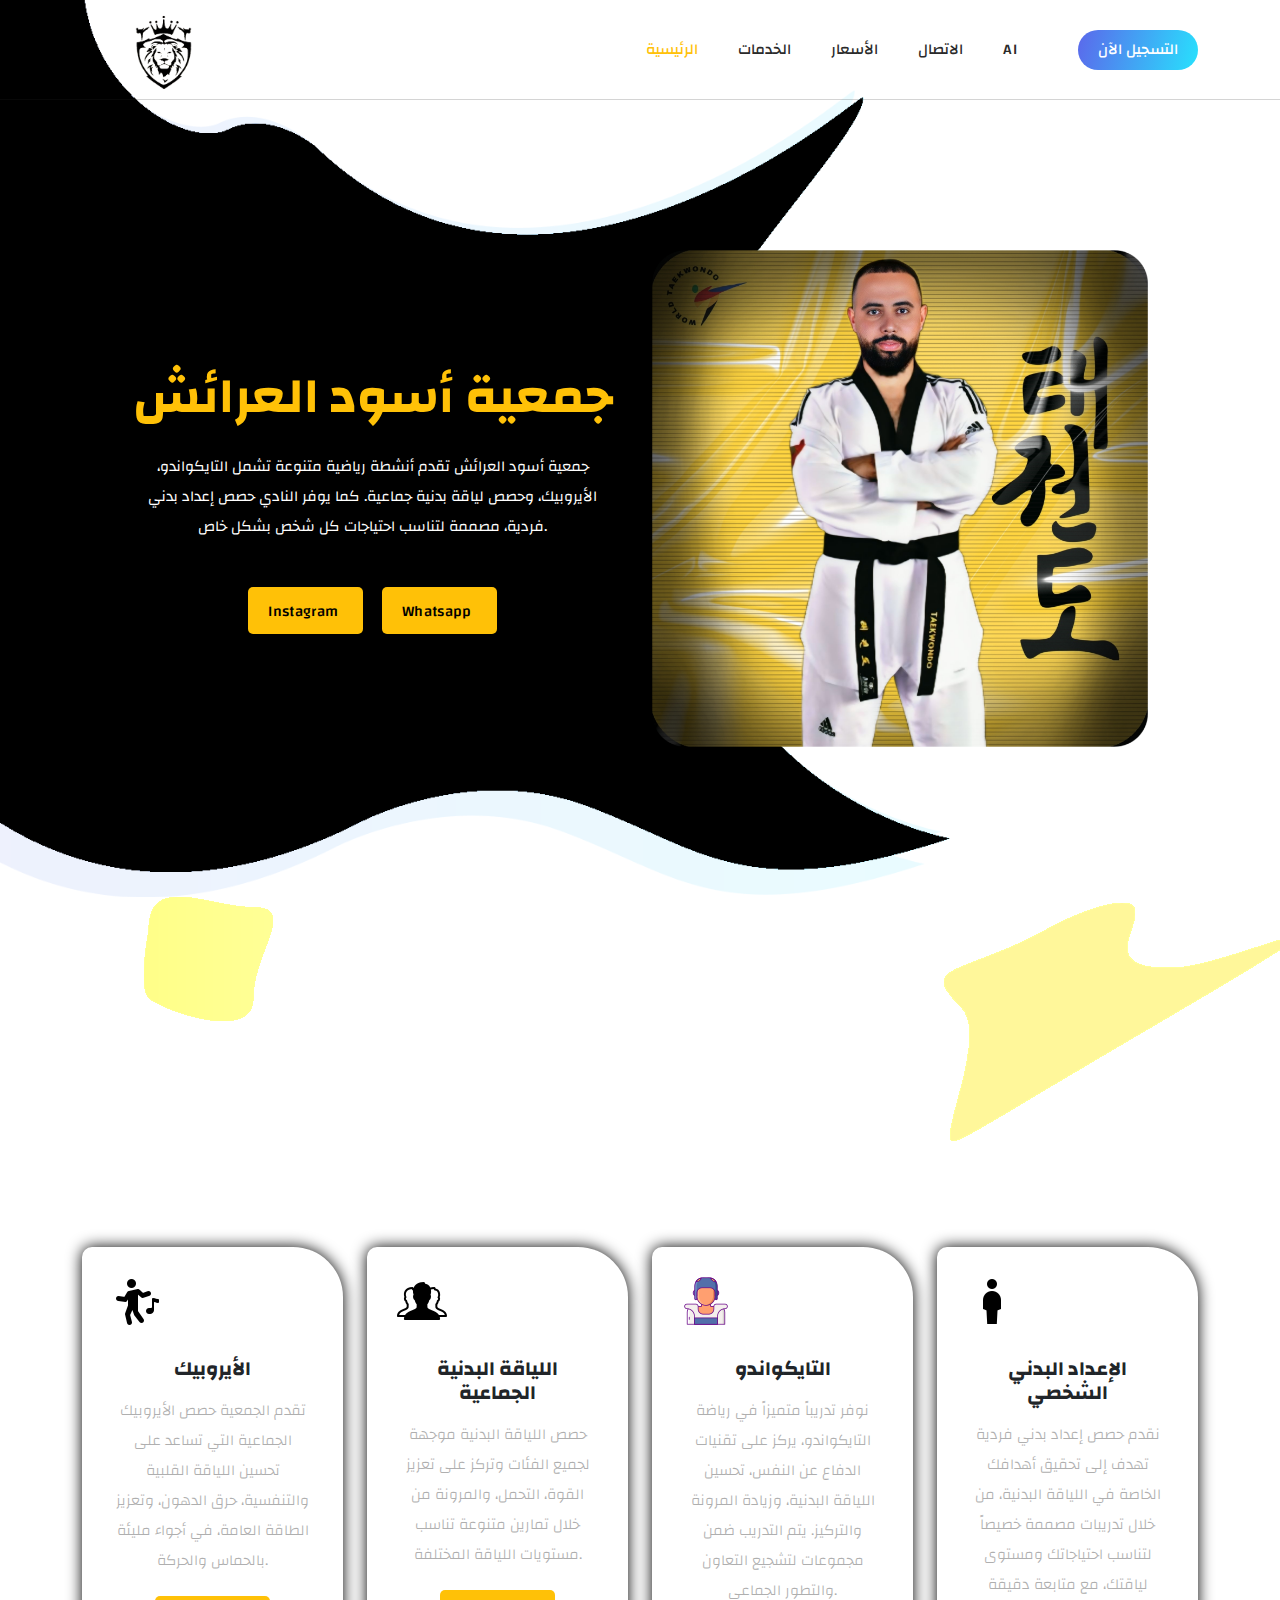
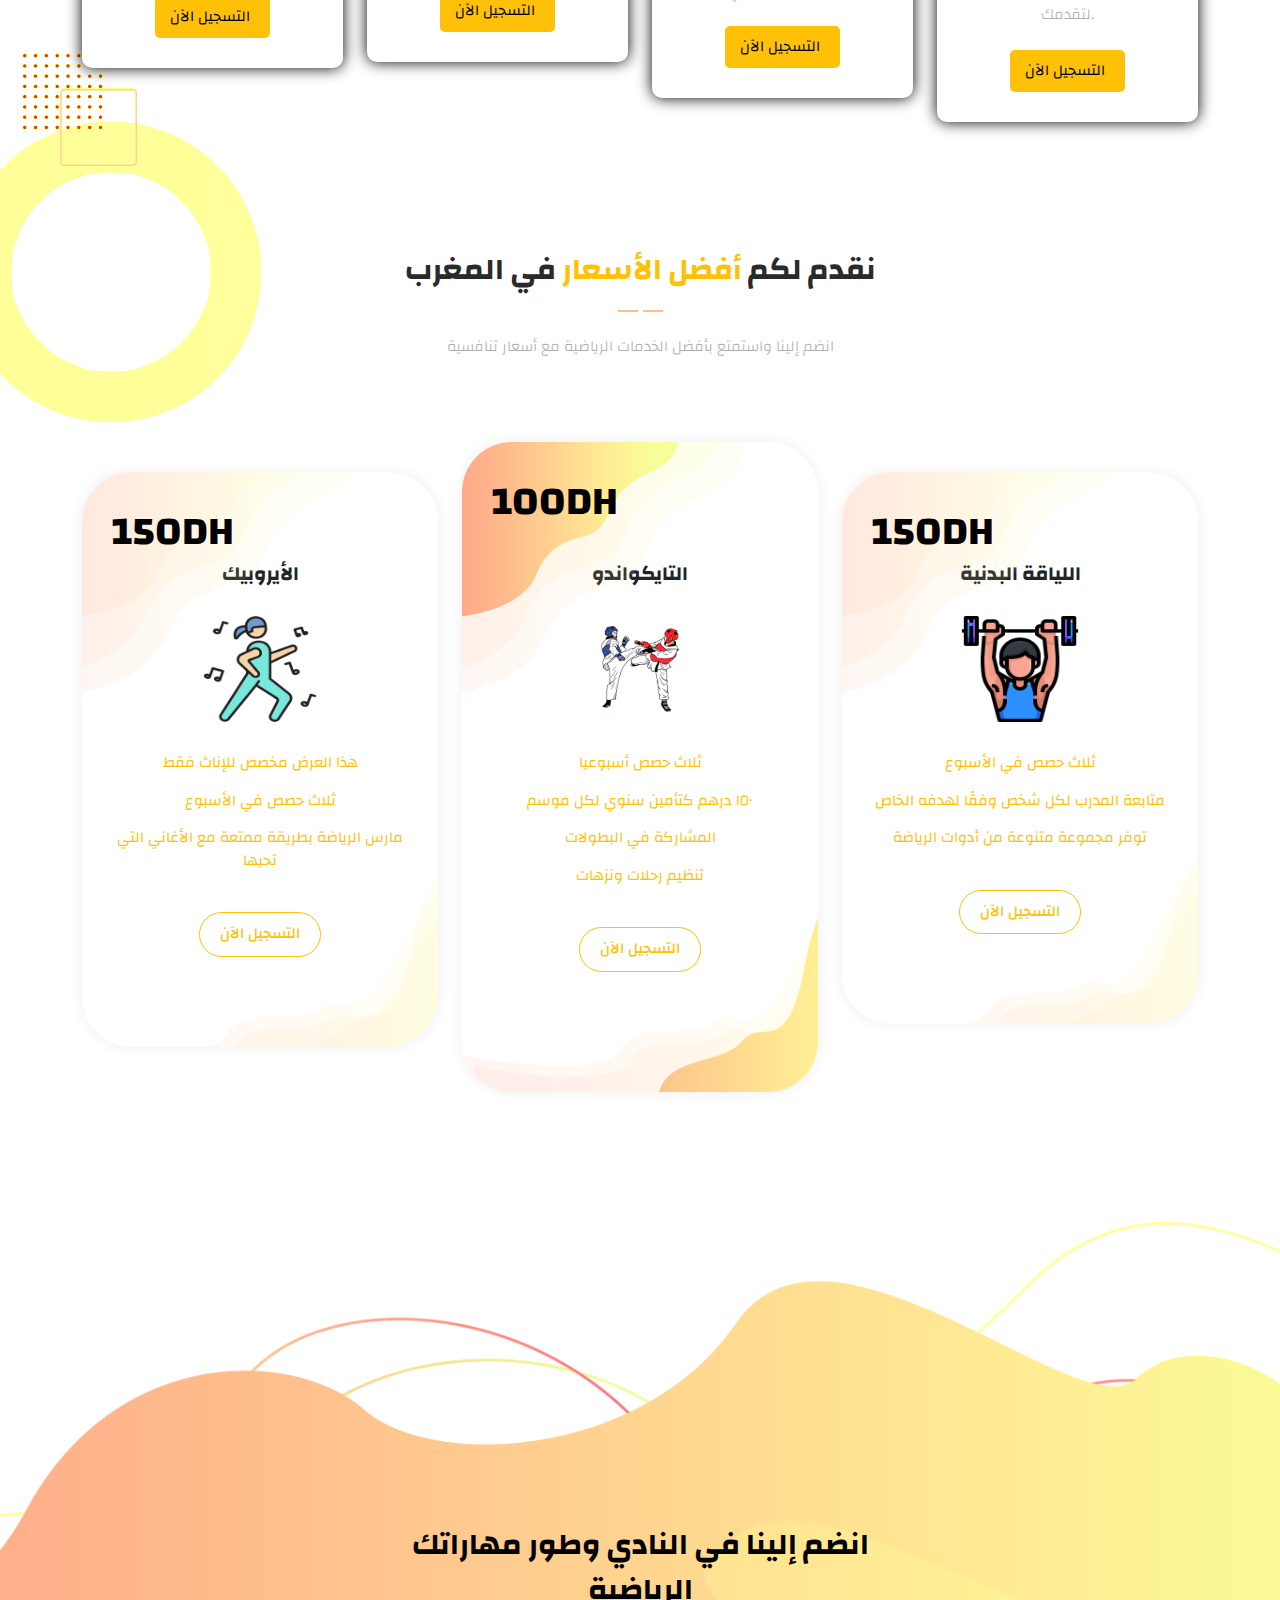
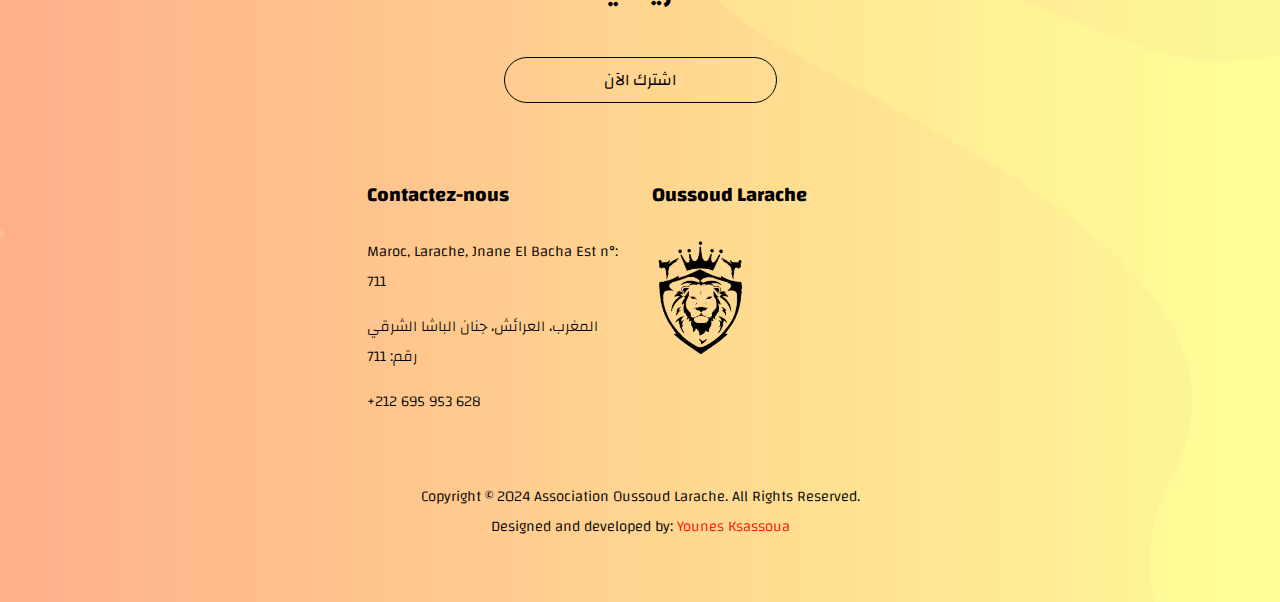
==== commit 5478c81c: "Update index.html" ====
--- a/index.html
+++ b/index.html
@@ -30,6 +30,7 @@
   <li class="scroll-to-section"><a href="#services">الخدمات</a></li>
   <li class="scroll-to-section"><a href="#pricing">الأسعار</a></li>
   <li class="scroll-to-section"><a href="#newsletter">الاتصال</a></li>
+  <li class="scroll-to-section"><a href="support.html">AI</a></li>
   <li><div class="gradient-button"><a href="contact.html"> <i class="fa fa-sign-in-alt"></i> التسجيل الآن</a></div></li>
 </ul>        
 <a class='menu-trigger'>
